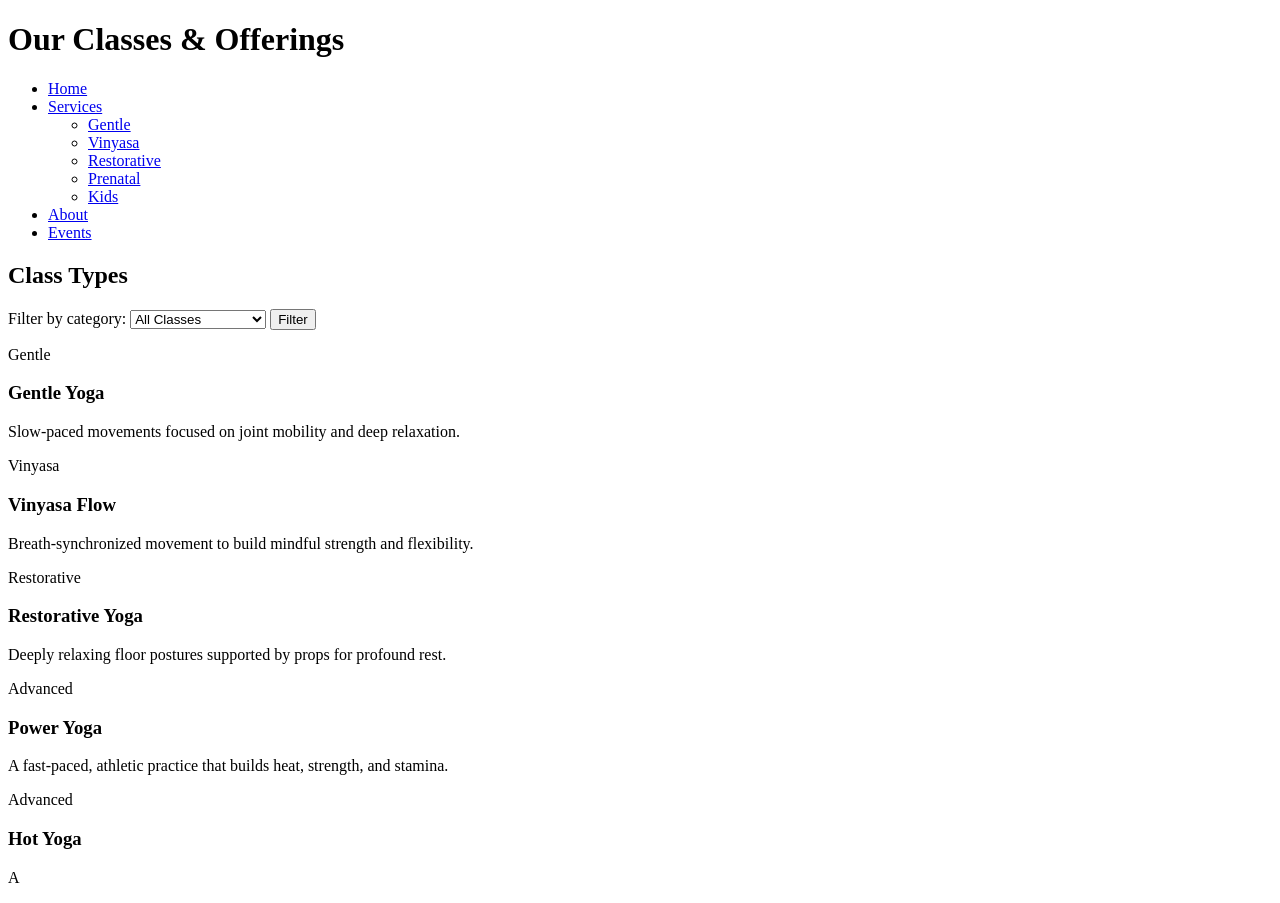
==== services.html @ fee0312a "Create services.html for yoga studio offerings Added services.html to display yoga classes and offer" ====
<!DOCTYPE html>
<html lang="en">
<head>
<meta charset="UTF-8">
<meta name="viewport" content="width=device-width, initial-scale=1.0">
<title>Riverbend Yoga Studio - Services</title>
<link rel="stylesheet" href="styles.css">
</head>
<body>
<header>
<h1>Our Classes &amp; Offerings</h1>
<nav>
<ul>
<li><a href="index.html">Home</a></li>
<li class="has-dropdown">
<a href="services.html">Services</a>
<ul class="dropdown-menu">
<li><a href="services.html?category=gentle">Gentle</a></li>
<li><a href="services.html?category=vinyasa">Vinyasa</a></li>
<li><a href="services.html?category=restorative">Restorative</a></li>
<li><a href="services.html?category=prenatal">Prenatal</a></li>
<li><a href="services.html?category=kids">Kids</a></li>
</ul>
</li>
<li><a href="about.html">About</a></li>
<li><a href="events.html">Events</a></li>
</ul>
</nav>
</header>
<main>
<section>
<h2>Class Types</h2>

<div class="filter-bar">
<label for="category-select">Filter by category:</label>
<select id="category-select">
<option value="all">All Classes</option>
<option value="gentle">Gentle</option>
<option value="vinyasa">Vinyasa</option>
<option value="restorative">Restorative</option>
<option value="power">Power &amp; Advanced</option>
<option value="prenatal">Prenatal</option>
<option value="kids">Kids</option>
</select>
<button type="button" id="filter-btn" class="btn">Filter</button>
</div>
<p class="filter-result-note" id="filter-result-note"></p>

<div class="class-grid" id="class-grid">

<div class="class-card" data-category="gentle">
<span class="tag">Gentle</span>
<h3>Gentle Yoga</h3>
<p>Slow-paced movements focused on joint mobility and deep relaxation.</p>
</div>

<div class="class-card" data-category="vinyasa">
<span class="tag">Vinyasa</span>
<h3>Vinyasa Flow</h3>
<p>Breath-synchronized movement to build mindful strength and flexibility.</p>
</div>

<div class="class-card" data-category="restorative">
<span class="tag">Restorative</span>
<h3>Restorative Yoga</h3>
<p>Deeply relaxing floor postures supported by props for profound rest.</p>
</div>

<div class="class-card" data-category="power">
<span class="tag">Advanced</span>
<h3>Power Yoga</h3>
<p>A fast-paced, athletic practice that builds heat, strength, and stamina.</p>
</div>

<div class="class-card" data-category="power">
<span class="tag">Advanced</span>
<h3>Hot Yoga</h3>
<p>A
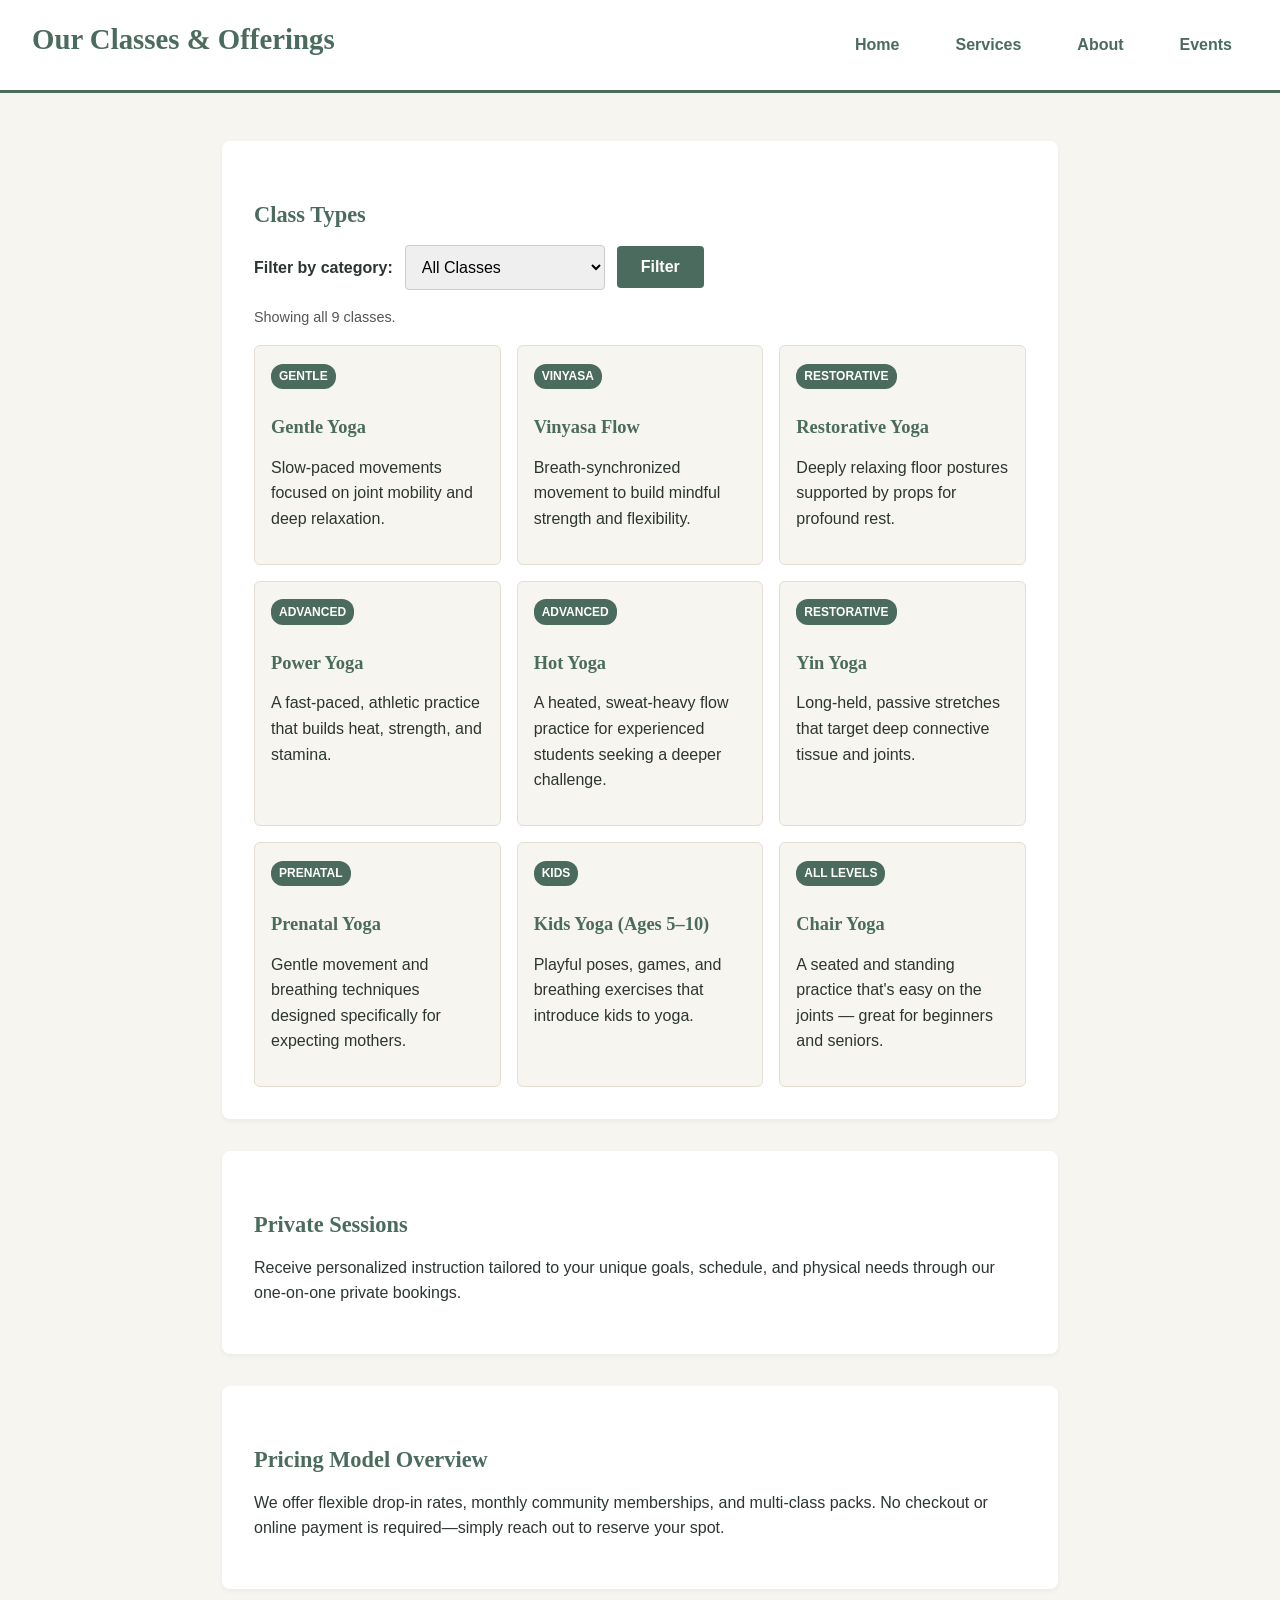
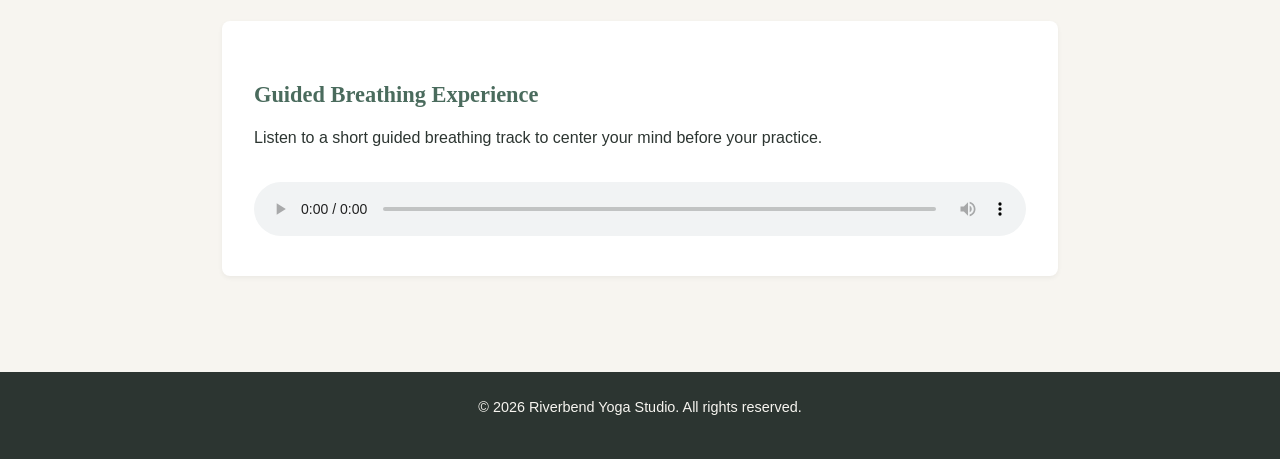
==== commit 128a396b: "Update services.html with new class and session details Added new yoga class descriptions and sectio" ====
--- a/services.html
+++ b/services.html
@@ -75,4 +75,57 @@
 <div class="class-card" data-category="power">
 <span class="tag">Advanced</span>
 <h3>Hot Yoga</h3>
-<p>A
+<p>A heated, sweat-heavy flow practice for experienced students seeking a deeper challenge.</p>
+</div>
+
+<div class="class-card" data-category="restorative">
+<span class="tag">Restorative</span>
+<h3>Yin Yoga</h3>
+<p>Long-held, passive stretches that target deep connective tissue and joints.</p>
+</div>
+
+<div class="class-card" data-category="prenatal">
+<span class="tag">Prenatal</span>
+<h3>Prenatal Yoga</h3>
+<p>Gentle movement and breathing techniques designed specifically for expecting mothers.</p>
+</div>
+
+<div class="class-card" data-category="kids">
+<span class="tag">Kids</span>
+<h3>Kids Yoga (Ages 5&ndash;10)</h3>
+<p>Playful poses, games, and breathing exercises that introduce kids to yoga.</p>
+</div>
+
+<div class="class-card" data-category="gentle">
+<span class="tag">All Levels</span>
+<h3>Chair Yoga</h3>
+<p>A seated and standing practice that's easy on the joints &mdash; great for beginners and seniors.</p>
+</div>
+
+</div>
+
+<p class="no-results" id="no-results">No classes match that filter right now &mdash; try "All Classes" or check back soon as we add new sessions.</p>
+</section>
+<section>
+<h2>Private Sessions</h2>
+<p>Receive personalized instruction tailored to your unique goals, schedule, and physical needs through our one-on-one private bookings.</p>
+</section>
+<section>
+<h2>Pricing Model Overview</h2>
+<p>We offer flexible drop-in rates, monthly community memberships, and multi-class packs. No checkout or online payment is required&mdash;simply reach out to reserve your spot.</p>
+</section>
+<section>
+<h2>Guided Breathing Experience</h2>
+<p>Listen to a short guided breathing track to center your mind before your practice.</p>
+<audio controls>
+<source src="yoga-breathing.mp3" type="audio/mpeg">
+Your browser does not support the audio element. You can download the guided breathing track directly from our studio page.
+</audio>
+</section>
+</main>
+<footer>
+<p>&copy; 2026 Riverbend Yoga Studio. All rights reserved.</p>
+</footer>
+<script src="script.js"></script>
+</body>
+</html>
--- a/styles.css
+++ b/styles.css
@@ -0,0 +1,217 @@
+* { box-sizing: border-box; margin: 0; padding: 0; }
+
+:root {
+  --color-bg: #F7F5F0;
+  --color-text: #2C3531;
+  --color-primary: #4A6B5D;
+  --color-accent: #C27D54;
+  --color-error: #b33a3a;
+  --color-error-bg: #fbeaea;
+}
+
+body { font-family: Arial, sans-serif; background-color: var(--color-bg); color: var(--color-text); line-height: 1.6; }
+
+h1, h2, h3 { font-family: Georgia, serif; color: var(--color-primary); margin-bottom: 0.75rem; }
+
+h1 { font-size: 1.8rem; }
+h2 { font-size: 1.4rem; margin-top: 1.5rem; }
+h3 { font-size: 1.15rem; margin-top: 1rem; }
+p { margin-bottom: 1rem; }
+
+header {
+  background-color: #ffffff;
+  padding: 1.5rem 1rem;
+  border-bottom: 3px solid var(--color-primary);
+  display: flex;
+  flex-direction: column;
+  align-items: center;
+  gap: 1rem;
+}
+
+nav ul { list-style: none; display: flex; flex-direction: column; align-items: center; gap: 0.5rem; }
+
+nav a { color: var(--color-primary); text-decoration: none; font-weight: bold; padding: 0.5rem 1rem; border-radius: 4px; }
+
+nav a:hover, nav a:focus { background-color: var(--color-bg); color: var(--color-accent); }
+
+/* Services dropdown in the nav */
+nav li.has-dropdown { position: relative; }
+
+nav .dropdown-menu {
+  display: none;
+  list-style: none;
+  position: static;
+  background-color: var(--color-bg);
+  border-radius: 6px;
+  margin-top: 0.4rem;
+  padding: 0.4rem;
+  flex-direction: column;
+  gap: 0.2rem;
+}
+
+nav li.has-dropdown.open .dropdown-menu { display: flex; }
+
+nav .dropdown-menu a { font-weight: normal; padding: 0.4rem 0.8rem; }
+
+main { max-width: 900px; margin: 0 auto; padding: 2rem 1rem; display: flex; flex-direction: column; gap: 2rem; }
+
+section { background-color: #ffffff; padding: 1.5rem; border-radius: 8px; box-shadow: 0 2px 5px rgba(0,0,0,0.05); }
+
+img, picture img { max-width: 100%; height: auto; border-radius: 6px; margin-top: 0.5rem; }
+
+figure { margin: 1rem 0; text-align: center; }
+figcaption { font-size: 0.9rem; color: #555555; margin-top: 0.4rem; font-style: italic; }
+
+audio { width: 100%; margin-top: 1rem; }
+
+fieldset { border: 2px solid var(--color-primary); padding: 1.5rem; border-radius: 6px; background-color: #ffffff; }
+legend { font-family: Georgia, serif; font-weight: bold; color: var(--color-primary); padding: 0 0.5rem; }
+
+label { font-weight: bold; display: inline-block; margin-bottom: 0.3rem; }
+
+input[type="text"], input[type="email"], select, textarea {
+  width: 100%;
+  padding: 0.75rem;
+  border: 1px solid #ccc;
+  border-radius: 4px;
+  font-family: inherit;
+  font-size: 1rem;
+  margin-bottom: 0.4rem;
+}
+
+input.input-error { border-color: var(--color-error); background-color: var(--color-error-bg); }
+
+.field-error {
+  display: block;
+  color: var(--color-error);
+  font-size: 0.9em;
+  min-height: 1.1em;
+  margin-bottom: 0.8rem;
+}
+
+.form-status {
+  display: none;
+  padding: 0.75rem 1rem;
+  border-radius: 6px;
+  margin-bottom: 1rem;
+  font-weight: bold;
+}
+.form-status.visible { display: block; }
+.form-status.error { background-color: var(--color-error-bg); color: var(--color-error); }
+.form-status.success { background-color: #e6efe9; color: var(--color-primary); }
+
+button[type="submit"], .btn {
+  background-color: var(--color-primary);
+  color: #ffffff;
+  border: none;
+  padding: 0.75rem 1.5rem;
+  font-size: 1rem;
+  font-weight: bold;
+  border-radius: 4px;
+  cursor: pointer;
+}
+
+button[type="submit"]:hover, .btn:hover { background-color: var(--color-accent); }
+
+/* Class style selector buttons on the home page */
+.class-selector { text-align: center; }
+.class-selector button {
+  background-color: var(--color-bg);
+  color: var(--color-primary);
+  border: 2px solid var(--color-primary);
+  border-radius: 4px;
+  padding: 0.6rem 1rem;
+  margin: 0.3rem;
+  font-weight: bold;
+  cursor: pointer;
+}
+.class-selector button:hover { background-color: var(--color-primary); color: #fff; }
+
+#selected-preference-display { margin-top: 1rem; }
+
+/* Services page: filter bar + class grid */
+.filter-bar {
+  display: flex;
+  flex-wrap: wrap;
+  gap: 0.75rem;
+  align-items: center;
+  margin-bottom: 1rem;
+}
+.filter-bar label { margin-bottom: 0; }
+.filter-bar select { width: auto; min-width: 200px; margin-bottom: 0; }
+
+.filter-result-note { font-size: 0.9em; color: #555; margin-bottom: 1rem; }
+
+.class-grid { display: grid; grid-template-columns: repeat(auto-fit, minmax(240px, 1fr)); gap: 1rem; }
+
+.class-card {
+  background-color: var(--color-bg);
+  border: 1px solid #e3ded1;
+  border-radius: 6px;
+  padding: 1rem;
+  transition: opacity 0.2s ease;
+}
+.class-card.is-hidden { display: none; }
+.class-card .tag {
+  display: inline-block;
+  background-color: var(--color-primary);
+  color: #fff;
+  font-size: 0.75rem;
+  font-weight: bold;
+  text-transform: uppercase;
+  padding: 0.2rem 0.5rem;
+  border-radius: 12px;
+  margin-bottom: 0.5rem;
+}
+
+.no-results { display: none; font-style: italic; color: #555; }
+.no-results.visible { display: block; }
+
+footer { text-align: center; padding: 1.5rem; background-color: #2C3531; color: #F7F5F0; margin-top: 3rem; font-size: 0.9rem; }
+footer a { color: #F7F5F0; }
+
+@media (min-width: 768px) {
+  header { flex-direction: row; justify-content: space-between; padding: 1rem 2rem; }
+  nav ul { flex-direction: row; gap: 1.5rem; }
+  nav .dropdown-menu {
+    position: absolute;
+    top: 100%;
+    left: 0;
+    min-width: 200px;
+    box-shadow: 0 2px 6px rgba(0,0,0,0.15);
+    z-index: 10;
+  }
+  nav li.has-dropdown:hover .dropdown-menu,
+  nav li.has-dropdown:focus-within .dropdown-menu { display: flex; }
+  main { padding: 3rem 2rem; }
+  section { padding: 2rem; }
+}
+
+/* Home page welcome banner */
+.hero-banner {
+  background-image: linear-gradient(rgba(44, 53, 49, 0.45), rgba(44, 53, 49, 0.55)), url('https://images.unsplash.com/photo-1687783615494-b4a1f1af8b58?auto=format&fit=crop&w=1600&q=80');
+  background-size: cover;
+  background-position: center;
+  min-height: 320px;
+  display: flex;
+  align-items: center;
+  justify-content: center;
+  text-align: center;
+  padding: 2rem 1.5rem;
+}
+
+.hero-banner-overlay {
+  max-width: 600px;
+}
+
+.hero-banner-overlay h2 {
+  color: #ffffff;
+  font-size: 2rem;
+  margin-top: 0;
+}
+
+.hero-banner-overlay p {
+  color: rgba(255, 255, 255, 0.9);
+  font-size: 1.05rem;
+  margin-bottom: 0;
+}
